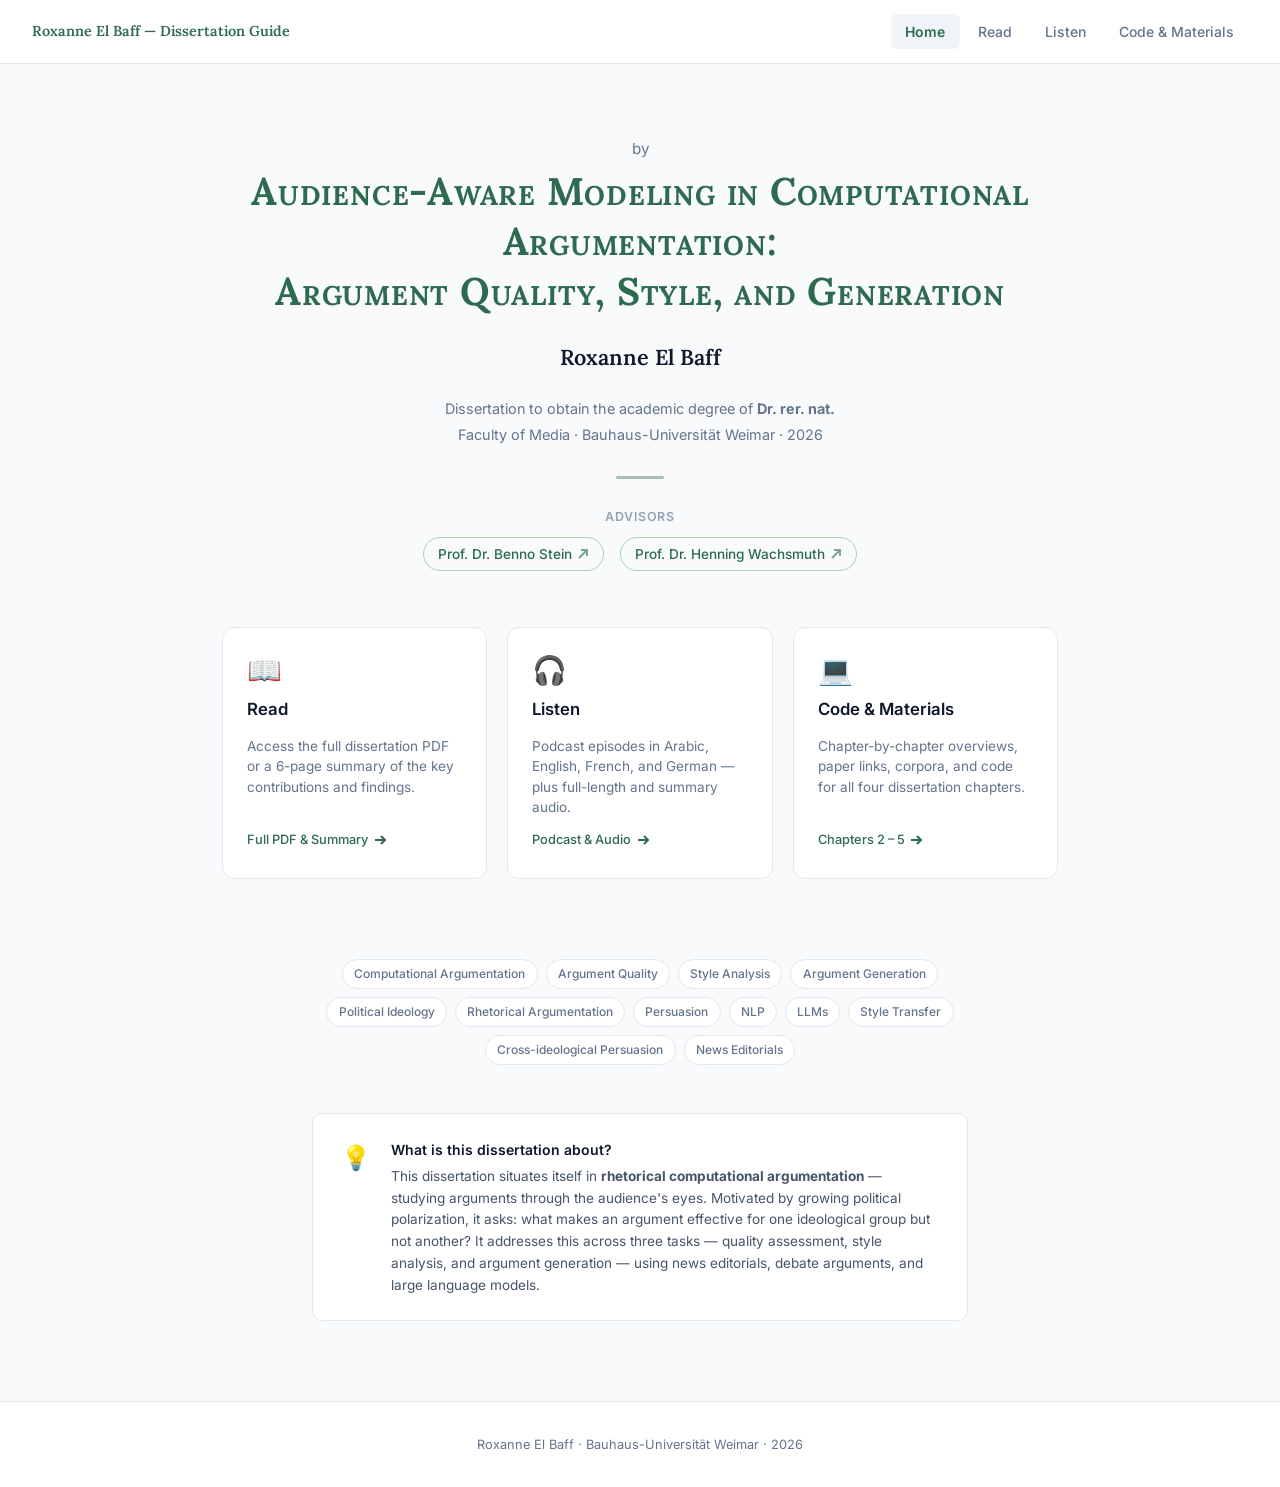
==== index.html @ 5798b59b "Initial dissertation site" ====
<!DOCTYPE html>
<html lang="en">
<head>
  <meta charset="UTF-8" />
  <meta name="viewport" content="width=device-width, initial-scale=1.0" />
  <title>Audience-Aware Modeling in Computational Argumentation</title>
  <meta name="description" content="Dissertation guide for Audience-Aware Modeling in Computational Argumentation: Argument Quality, Style, and Generation — Roxanne El Baff, Bauhaus-Universität Weimar, 2026." />
  <link rel="stylesheet" href="css/styles.css" />
</head>
<body>

  <!-- ── Nav ── -->
  <nav class="site-nav">
    <a class="nav-brand" href="index.html">Roxanne El Baff — Dissertation Guide</a>
    <div class="nav-links">
      <a class="nav-link active" href="index.html">Home</a>
      <a class="nav-link" href="read.html">Read</a>
      <a class="nav-link" href="listen.html">Listen</a>
      <a class="nav-link" href="materials/index.html">Code &amp; Materials</a>
    </div>
  </nav>

  <!-- ── Hero ── -->
  <section class="hero">
    <p class="hero-by">by</p>
    <h1 class="hero-title">
      Audience-Aware Modeling in Computational Argumentation:<br>
      Argument Quality, Style, and Generation
    </h1>
    <p class="hero-author">Roxanne El Baff</p>
    <p class="hero-meta">
      Dissertation to obtain the academic degree of <strong>Dr. rer. nat.</strong><br>
      Faculty of Media · Bauhaus-Universität Weimar · 2026
    </p>

    <div class="hero-divider"></div>

    <p style="font-size:0.78rem;color:#94a3b8;margin-bottom:0.6rem;letter-spacing:0.06em;text-transform:uppercase;font-weight:600;">Advisors</p>
    <div class="hero-advisors">
      <a class="advisor-link" href="https://scholar.google.com/citations?user=GCAVWqgAAAAJ&hl=en" target="_blank" rel="noopener">
        Prof. Dr. Benno Stein
        <svg viewBox="0 0 12 12" fill="none" stroke="currentColor" stroke-width="2"><path d="M2 10L10 2M4 2h6v6"/></svg>
      </a>
      <a class="advisor-link" href="https://scholar.google.com/citations?user=kPps-H8AAAAJ&hl=en" target="_blank" rel="noopener">
        Prof. Dr. Henning Wachsmuth
        <svg viewBox="0 0 12 12" fill="none" stroke="currentColor" stroke-width="2"><path d="M2 10L10 2M4 2h6v6"/></svg>
      </a>
    </div>
  </section>

  <!-- ── Entry cards ── -->
  <div class="entry-cards">
    <a class="entry-card" href="read.html">
      <div class="entry-card-icon">📖</div>
      <div class="entry-card-title">Read</div>
      <div class="entry-card-desc">Access the full dissertation PDF or a 6-page summary of the key contributions and findings.</div>
      <div class="entry-card-arrow">
        Full PDF &amp; Summary
        <svg width="14" height="14" viewBox="0 0 14 14" fill="none" stroke="currentColor" stroke-width="2"><path d="M2 7h10M8 3l4 4-4 4"/></svg>
      </div>
    </a>

    <a class="entry-card" href="listen.html">
      <div class="entry-card-icon">🎧</div>
      <div class="entry-card-title">Listen</div>
      <div class="entry-card-desc">Podcast episodes in Arabic, English, French, and German — plus full-length and summary audio.</div>
      <div class="entry-card-arrow">
        Podcast &amp; Audio
        <svg width="14" height="14" viewBox="0 0 14 14" fill="none" stroke="currentColor" stroke-width="2"><path d="M2 7h10M8 3l4 4-4 4"/></svg>
      </div>
    </a>

    <a class="entry-card" href="materials/index.html">
      <div class="entry-card-icon">💻</div>
      <div class="entry-card-title">Code &amp; Materials</div>
      <div class="entry-card-desc">Chapter-by-chapter overviews, paper links, corpora, and code for all four dissertation chapters.</div>
      <div class="entry-card-arrow">
        Chapters 2 – 5
        <svg width="14" height="14" viewBox="0 0 14 14" fill="none" stroke="currentColor" stroke-width="2"><path d="M2 7h10M8 3l4 4-4 4"/></svg>
      </div>
    </a>
  </div>

  <!-- ── Tag cloud ── -->
  <div class="tag-cloud">
    <span class="tag">Computational Argumentation</span>
    <span class="tag">Argument Quality</span>
    <span class="tag">Style Analysis</span>
    <span class="tag">Argument Generation</span>
    <span class="tag">Political Ideology</span>
    <span class="tag">Rhetorical Argumentation</span>
    <span class="tag">Persuasion</span>
    <span class="tag">NLP</span>
    <span class="tag">LLMs</span>
    <span class="tag">Style Transfer</span>
    <span class="tag">Cross-ideological Persuasion</span>
    <span class="tag">News Editorials</span>
  </div>

  <!-- ── About strip ── -->
  <div style="max-width:720px;margin:0 auto 5rem;padding:0 2rem;">
    <div style="background:#fff;border:1px solid #e2e8f0;border-radius:10px;padding:1.5rem 1.75rem;display:flex;gap:1.25rem;align-items:flex-start;">
      <div style="font-size:1.5rem;flex-shrink:0;">💡</div>
      <div>
        <p style="font-size:0.875rem;font-weight:600;color:#0f172a;margin-bottom:0.3rem;">What is this dissertation about?</p>
        <p style="font-size:0.85rem;color:#475569;line-height:1.6;">
          This dissertation situates itself in <strong>rhetorical computational argumentation</strong> — studying arguments
          through the audience's eyes. Motivated by growing political polarization, it asks: what makes an argument
          effective for one ideological group but not another? It addresses this across three tasks — quality assessment,
          style analysis, and argument generation — using news editorials, debate arguments, and large language models.
        </p>
      </div>
    </div>
  </div>

  <footer class="site-footer">
    Roxanne El Baff · Bauhaus-Universität Weimar · 2026
  </footer>

  <script src="js/main.js"></script>
</body>
</html>
---- css/styles.css ----
@import url('https://fonts.googleapis.com/css2?family=Lora:ital,wght@0,400;0,600;0,700;1,400&family=Inter:wght@300;400;500;600;700&display=swap');

/* ── Design tokens ─────────────────────────────────── */
:root {
  --color-bg:          #f8fafc;
  --color-surface:     #ffffff;
  --color-border:      #e2e8f0;
  --color-text:        #0f172a;
  --color-muted:       #64748b;
  --color-nav-bg:      #ffffff;

  /* Chapter / task colours */
  --ch2:   #475569;   /* slate  — pipeline / background */
  --ch3:   #00897b;   /* mediterranean teal — assessment */
  --ch4:   #7b2d42;   /* phoenician wine    — analysis */
  --ch5a:  #8b6914;   /* beirut stone       — generation pre-llm */
  --ch5b:  #6d5210;   /* beirut stone dark  — generation llm */

  --sidebar-w: 272px;
  --nav-h:     64px;
}

/* ── Base ───────────────────────────────────────────── */
*, *::before, *::after { box-sizing: border-box; margin: 0; padding: 0; }

html { scroll-behavior: smooth; }

body {
  font-family: 'Inter', sans-serif;
  background: var(--color-bg);
  color: var(--color-text);
  line-height: 1.65;
  -webkit-font-smoothing: antialiased;
}

a { color: inherit; text-decoration: none; }
a:hover { text-decoration: none; }

/* ── Top nav ───────────────────────────────────────── */
.site-nav {
  position: sticky;
  top: 0;
  z-index: 50;
  height: var(--nav-h);
  background: var(--color-nav-bg);
  border-bottom: 1px solid var(--color-border);
  display: flex;
  align-items: center;
  padding: 0 2rem;
  gap: 2rem;
}

.nav-brand {
  font-family: 'Lora', serif;
  font-size: 0.9rem;
  font-weight: 600;
  color: #2d6a4f;
  white-space: nowrap;
  overflow: hidden;
  text-overflow: ellipsis;
  flex: 1;
}

.nav-links {
  display: flex;
  gap: 0.25rem;
  flex-shrink: 0;
}

.nav-link {
  padding: 0.4rem 0.9rem;
  border-radius: 6px;
  font-size: 0.875rem;
  font-weight: 500;
  color: var(--color-muted);
  transition: color 0.15s, background 0.15s;
}
.nav-link:hover, .nav-link.active {
  color: var(--color-text);
  background: #f1f5f9;
}
.nav-link.active { color: #2d6a4f; font-weight: 600; }

.nav-hamburger {
  display: none;
  background: none;
  border: none;
  cursor: pointer;
  padding: 0.4rem;
  color: var(--color-muted);
}

/* ── Hero ──────────────────────────────────────────── */
.hero {
  text-align: center;
  padding: 4.5rem 2rem 3.5rem;
  max-width: 860px;
  margin: 0 auto;
}

.hero-title {
  font-family: 'Lora', serif;
  font-size: clamp(1.6rem, 4vw, 2.4rem);
  font-weight: 700;
  color: #2d6a4f;
  font-variant: small-caps;
  letter-spacing: 0.02em;
  line-height: 1.3;
  margin-bottom: 1.5rem;
}

.hero-by {
  font-size: 0.95rem;
  color: var(--color-muted);
  margin-bottom: 0.35rem;
}

.hero-author {
  font-family: 'Lora', serif;
  font-size: 1.35rem;
  font-weight: 600;
  color: var(--color-text);
  margin-bottom: 1.25rem;
}

.hero-meta {
  font-size: 0.9rem;
  color: var(--color-muted);
  line-height: 1.8;
}

.hero-divider {
  width: 48px;
  height: 3px;
  background: #2d6a4f;
  margin: 1.75rem auto;
  border-radius: 2px;
  opacity: 0.4;
}

.hero-advisors {
  display: flex;
  justify-content: center;
  gap: 1rem;
  flex-wrap: wrap;
  margin-top: 0.5rem;
}

.advisor-link {
  display: inline-flex;
  align-items: center;
  gap: 0.35rem;
  font-size: 0.85rem;
  font-weight: 500;
  color: #2d6a4f;
  border: 1px solid #a8d5b5;
  border-radius: 20px;
  padding: 0.3rem 0.85rem;
  transition: background 0.15s, border-color 0.15s;
}
.advisor-link:hover { background: #edf7f1; border-color: #2d6a4f; }
.advisor-link svg { width: 12px; height: 12px; opacity: 0.6; }

/* ── Tag cloud ─────────────────────────────────────── */
.tag-cloud {
  display: flex;
  flex-wrap: wrap;
  justify-content: center;
  gap: 0.5rem;
  max-width: 720px;
  margin: 0 auto 3rem;
  padding: 0 1rem;
}

.tag {
  font-size: 0.75rem;
  font-weight: 500;
  padding: 0.25rem 0.7rem;
  border-radius: 20px;
  border: 1px solid var(--color-border);
  color: var(--color-muted);
  background: var(--color-surface);
  transition: border-color 0.15s, color 0.15s;
}
.tag:hover { border-color: #94a3b8; color: var(--color-text); }

/* ── Entry cards (landing) ─────────────────────────── */
.entry-cards {
  display: grid;
  grid-template-columns: repeat(3, 1fr);
  gap: 1.25rem;
  max-width: 900px;
  margin: 0 auto 5rem;
  padding: 0 2rem;
}

.entry-card {
  background: var(--color-surface);
  border: 1px solid var(--color-border);
  border-radius: 12px;
  padding: 1.75rem 1.5rem;
  display: flex;
  flex-direction: column;
  gap: 0.75rem;
  transition: box-shadow 0.2s, border-color 0.2s, transform 0.2s;
  cursor: pointer;
}
.entry-card:hover {
  box-shadow: 0 4px 20px rgba(0,0,0,0.08);
  border-color: #94a3b8;
  transform: translateY(-2px);
}

.entry-card-icon {
  font-size: 1.75rem;
  line-height: 1;
}

.entry-card-title {
  font-size: 1.05rem;
  font-weight: 600;
  color: var(--color-text);
}

.entry-card-desc {
  font-size: 0.85rem;
  color: var(--color-muted);
  line-height: 1.5;
  flex: 1;
}

.entry-card-arrow {
  font-size: 0.8rem;
  font-weight: 500;
  color: #2d6a4f;
  display: flex;
  align-items: center;
  gap: 0.3rem;
}

/* ── Materials layout ──────────────────────────────── */
.materials-layout {
  display: grid;
  grid-template-columns: var(--sidebar-w) 1fr;
  min-height: calc(100vh - var(--nav-h));
  align-items: start;
}

/* ── Sidebar ───────────────────────────────────────── */
.sidebar {
  position: sticky;
  top: var(--nav-h);
  height: calc(100vh - var(--nav-h));
  overflow-y: auto;
  border-right: 1px solid var(--color-border);
  background: var(--color-surface);
  padding: 1.25rem 0;
  scrollbar-width: thin;
  scrollbar-color: var(--color-border) transparent;
}

.sidebar-label {
  font-size: 0.65rem;
  font-weight: 700;
  letter-spacing: 0.1em;
  text-transform: uppercase;
  color: #94a3b8;
  padding: 0.75rem 1.25rem 0.3rem;
}

.sidebar-item {
  display: flex;
  align-items: center;
  gap: 0.5rem;
  padding: 0.45rem 1.25rem;
  font-size: 0.845rem;
  color: var(--color-muted);
  transition: color 0.15s, background 0.15s;
  border-left: 3px solid transparent;
  line-height: 1.4;
}
.sidebar-item:hover { color: var(--color-text); background: #f8fafc; }
.sidebar-item.active {
  color: var(--color-text);
  font-weight: 600;
  background: #f1f5f9;
}

/* chapter-coloured active borders */
.sidebar-item.active[data-ch="2"] { border-left-color: var(--ch2); }
.sidebar-item.active[data-ch="3"] { border-left-color: var(--ch3); }
.sidebar-item.active[data-ch="4"] { border-left-color: var(--ch4); }
.sidebar-item.active[data-ch="5"] { border-left-color: var(--ch5a); }

.sidebar-sub { padding-left: 2.25rem; font-size: 0.8rem; }
.sidebar-sub2 { padding-left: 3rem; font-size: 0.78rem; }

.sidebar-chapter-header {
  display: flex;
  align-items: center;
  gap: 0.5rem;
  padding: 0.6rem 1.25rem 0.25rem;
  font-size: 0.72rem;
  font-weight: 700;
  text-transform: uppercase;
  letter-spacing: 0.06em;
  color: var(--color-muted);
  margin-top: 0.25rem;
}

.ch-dot {
  width: 8px; height: 8px;
  border-radius: 50%;
  flex-shrink: 0;
}
.ch-dot-2 { background: var(--ch2); }
.ch-dot-3 { background: var(--ch3); }
.ch-dot-4 { background: var(--ch4); }
.ch-dot-5 { background: var(--ch5a); }

.sidebar-divider {
  height: 1px;
  background: var(--color-border);
  margin: 0.75rem 1.25rem;
}

/* ── Main content ──────────────────────────────────── */
.main-content {
  padding: 2.5rem 3rem 4rem;
  max-width: 820px;
}

/* ── Page header ───────────────────────────────────── */
.page-header {
  margin-bottom: 2.5rem;
  padding-bottom: 1.5rem;
  border-bottom: 1px solid var(--color-border);
}

.page-header-eyebrow {
  font-size: 0.75rem;
  font-weight: 600;
  letter-spacing: 0.1em;
  text-transform: uppercase;
  color: var(--color-muted);
  margin-bottom: 0.5rem;
}

.page-header-title {
  font-family: 'Lora', serif;
  font-size: 1.75rem;
  font-weight: 700;
  color: var(--color-text);
  line-height: 1.25;
  margin-bottom: 0.75rem;
}

.page-header-desc {
  font-size: 0.95rem;
  color: var(--color-muted);
  max-width: 580px;
  line-height: 1.6;
}

/* ── Badges ────────────────────────────────────────── */
.badge-row {
  display: flex;
  flex-wrap: wrap;
  gap: 0.4rem;
  margin-bottom: 1rem;
}

.badge {
  font-size: 0.72rem;
  font-weight: 600;
  padding: 0.2rem 0.6rem;
  border-radius: 4px;
  letter-spacing: 0.03em;
  border: 1px solid transparent;
}
.badge-assessment  { background: #f0fdf8; color: #00897b; border-color: #99e8d4; }
.badge-analysis    { background: #fdf2f5; color: #7b2d42; border-color: #e8a0b0; }
.badge-generation  { background: #fdf8ee; color: #8b6914; border-color: #e8d090; }
.badge-pre-llm     { background: #f3f4f6; color: #374151; border-color: #d1d5db; }
.badge-llm-era     { background: #fdf5dc; color: #5c4208; border-color: #d4b86a; }
.badge-pipeline    { background: #f1f5f9; color: #475569; border-color: #cbd5e1; }
.badge-corpus      { background: #fdf4ff; color: #a21caf; border-color: #e879f9; }
.badge-bridging    { background: #fff1f2; color: #be123c; border-color: #fda4af; }

/* ── Contribution cards ────────────────────────────── */
.contrib-card {
  background: var(--color-surface);
  border: 1px solid var(--color-border);
  border-left-width: 4px;
  border-radius: 10px;
  padding: 1.75rem 1.75rem 1.5rem;
  margin-bottom: 2rem;
}
.contrib-card-ch3 { border-left-color: var(--ch3); }
.contrib-card-ch4 { border-left-color: var(--ch4); }
.contrib-card-ch5a { border-left-color: var(--ch5a); }
.contrib-card-ch5b { border-left-color: var(--ch5b); }
.contrib-card-ch2  { border-left-color: var(--ch2); }
.contrib-card-bridging { border-left-color: #be123c; }

.contrib-card-title {
  font-family: 'Lora', serif;
  font-size: 1.15rem;
  font-weight: 700;
  color: var(--color-text);
  margin-bottom: 0.75rem;
  line-height: 1.3;
}

.contrib-card p {
  font-size: 0.9rem;
  color: #334155;
  line-height: 1.65;
  margin-bottom: 0.75rem;
}

/* ── Section heading inside cards ─────────────────── */
.section-heading {
  font-size: 0.7rem;
  font-weight: 700;
  letter-spacing: 0.1em;
  text-transform: uppercase;
  color: #94a3b8;
  margin: 1.25rem 0 0.6rem;
}

/* ── Context snapshot ──────────────────────────────── */
.context-snapshot {
  border: 1px solid var(--color-border);
  border-radius: 8px;
  overflow: hidden;
  font-size: 0.82rem;
  margin: 1.25rem 0;
}

.context-snapshot-header {
  background: #f8fafc;
  padding: 0.6rem 1rem;
  font-size: 0.7rem;
  font-weight: 700;
  letter-spacing: 0.08em;
  text-transform: uppercase;
  color: var(--color-muted);
  border-bottom: 1px solid var(--color-border);
}

.context-snapshot table {
  width: 100%;
  border-collapse: collapse;
}
.context-snapshot th {
  text-align: left;
  padding: 0.45rem 1rem;
  font-size: 0.7rem;
  font-weight: 700;
  letter-spacing: 0.06em;
  text-transform: uppercase;
  color: #94a3b8;
  background: #fafafa;
  border-bottom: 1px solid var(--color-border);
}
.context-snapshot td {
  padding: 0.4rem 1rem;
  border-bottom: 1px solid #f1f5f9;
  color: #334155;
}
.context-snapshot tr:last-child td { border-bottom: none; }
.context-snapshot .dim-label {
  font-weight: 600;
  color: var(--color-muted);
  font-size: 0.75rem;
}
.context-snapshot .dim-num {
  font-size: 0.7rem;
  color: #94a3b8;
  font-weight: 600;
  width: 1.5rem;
}
.context-snapshot-footer {
  background: #f8fafc;
  border-top: 1px solid var(--color-border);
  padding: 0.5rem 1rem;
  font-size: 0.75rem;
  color: #94a3b8;
  font-style: italic;
}

/* ── Link buttons ──────────────────────────────────── */
.link-row {
  display: flex;
  flex-wrap: wrap;
  gap: 0.5rem;
  margin-top: 1.25rem;
}

.link-btn {
  display: inline-flex;
  align-items: center;
  gap: 0.4rem;
  font-size: 0.8rem;
  font-weight: 600;
  padding: 0.4rem 0.9rem;
  border-radius: 6px;
  border: 1px solid var(--color-border);
  color: var(--color-text);
  background: var(--color-surface);
  transition: border-color 0.15s, background 0.15s, color 0.15s;
  cursor: pointer;
}
.link-btn:hover { border-color: #94a3b8; background: #f8fafc; }
.link-btn.primary { background: #2d6a4f; color: white; border-color: #2d6a4f; }
.link-btn.primary:hover { background: #2e4a6e; border-color: #2e4a6e; }
.link-btn.disabled { opacity: 0.45; pointer-events: none; }
.link-btn svg { width: 13px; height: 13px; }

/* ── Bullet list ───────────────────────────────────── */
.contrib-list {
  list-style: none;
  padding: 0;
  margin: 0.5rem 0;
}
.contrib-list li {
  display: flex;
  gap: 0.6rem;
  font-size: 0.875rem;
  color: #334155;
  line-height: 1.55;
  padding: 0.25rem 0;
}
.contrib-list li::before {
  content: '▸';
  color: #94a3b8;
  flex-shrink: 0;
  margin-top: 0.05rem;
}

/* ── Read / Listen cards ───────────────────────────── */
.doc-cards {
  display: grid;
  grid-template-columns: repeat(auto-fill, minmax(260px, 1fr));
  gap: 1.25rem;
  margin-bottom: 2.5rem;
}

.doc-card {
  background: var(--color-surface);
  border: 1px solid var(--color-border);
  border-radius: 10px;
  padding: 1.5rem;
  display: flex;
  flex-direction: column;
  gap: 0.6rem;
  transition: box-shadow 0.2s, border-color 0.2s;
}
.doc-card:hover { box-shadow: 0 2px 12px rgba(0,0,0,0.07); border-color: #94a3b8; }

.doc-card-icon { font-size: 1.5rem; }
.doc-card-title { font-size: 1rem; font-weight: 600; }
.doc-card-desc { font-size: 0.83rem; color: var(--color-muted); line-height: 1.5; flex: 1; }

/* ── Podcast tabs ──────────────────────────────────── */
.podcast-section { margin-bottom: 2.5rem; }

.podcast-tabs {
  display: flex;
  gap: 0.25rem;
  border-bottom: 2px solid var(--color-border);
  margin-bottom: 1.25rem;
}
.podcast-tab {
  padding: 0.55rem 1.1rem;
  font-size: 0.85rem;
  font-weight: 500;
  color: var(--color-muted);
  cursor: pointer;
  border-bottom: 2px solid transparent;
  margin-bottom: -2px;
  transition: color 0.15s, border-color 0.15s;
  display: flex;
  align-items: center;
  gap: 0.4rem;
}
.podcast-tab:hover { color: var(--color-text); }
.podcast-tab.active { color: #2d6a4f; border-bottom-color: #2d6a4f; font-weight: 600; }

.podcast-pane { display: none; }
.podcast-pane.active { display: block; }

.podcast-placeholder {
  background: var(--color-surface);
  border: 1px dashed #cbd5e1;
  border-radius: 10px;
  padding: 2rem;
  text-align: center;
  color: var(--color-muted);
  font-size: 0.875rem;
}
.podcast-placeholder .placeholder-icon { font-size: 2rem; margin-bottom: 0.5rem; }

/* ── Section divider ───────────────────────────────── */
.section-divider {
  height: 1px;
  background: var(--color-border);
  margin: 2rem 0;
}

/* ── Architecture diagram placeholder ─────────────── */
.arch-placeholder {
  background: var(--color-surface);
  border: 1px dashed #cbd5e1;
  border-radius: 10px;
  padding: 3rem 2rem;
  text-align: center;
  color: var(--color-muted);
  font-size: 0.875rem;
  margin: 1rem 0;
}

/* ── Footer ────────────────────────────────────────── */
.site-footer {
  border-top: 1px solid var(--color-border);
  padding: 2rem;
  text-align: center;
  font-size: 0.8rem;
  color: var(--color-muted);
  background: var(--color-surface);
}

/* ── Responsive ────────────────────────────────────── */
@media (max-width: 900px) {
  .materials-layout {
    grid-template-columns: 1fr;
  }
  .sidebar {
    position: fixed;
    left: 0; top: var(--nav-h);
    width: var(--sidebar-w);
    height: calc(100vh - var(--nav-h));
    transform: translateX(-100%);
    transition: transform 0.25s ease;
    z-index: 40;
    box-shadow: 4px 0 20px rgba(0,0,0,0.12);
  }
  .sidebar.open { transform: translateX(0); }
  .nav-hamburger { display: flex; }
  .main-content { padding: 1.75rem 1.25rem 3rem; }
}

@media (max-width: 640px) {
  .entry-cards { grid-template-columns: 1fr; }
  .hero { padding: 3rem 1.25rem 2rem; }
  .nav-brand { font-size: 0.8rem; }
}
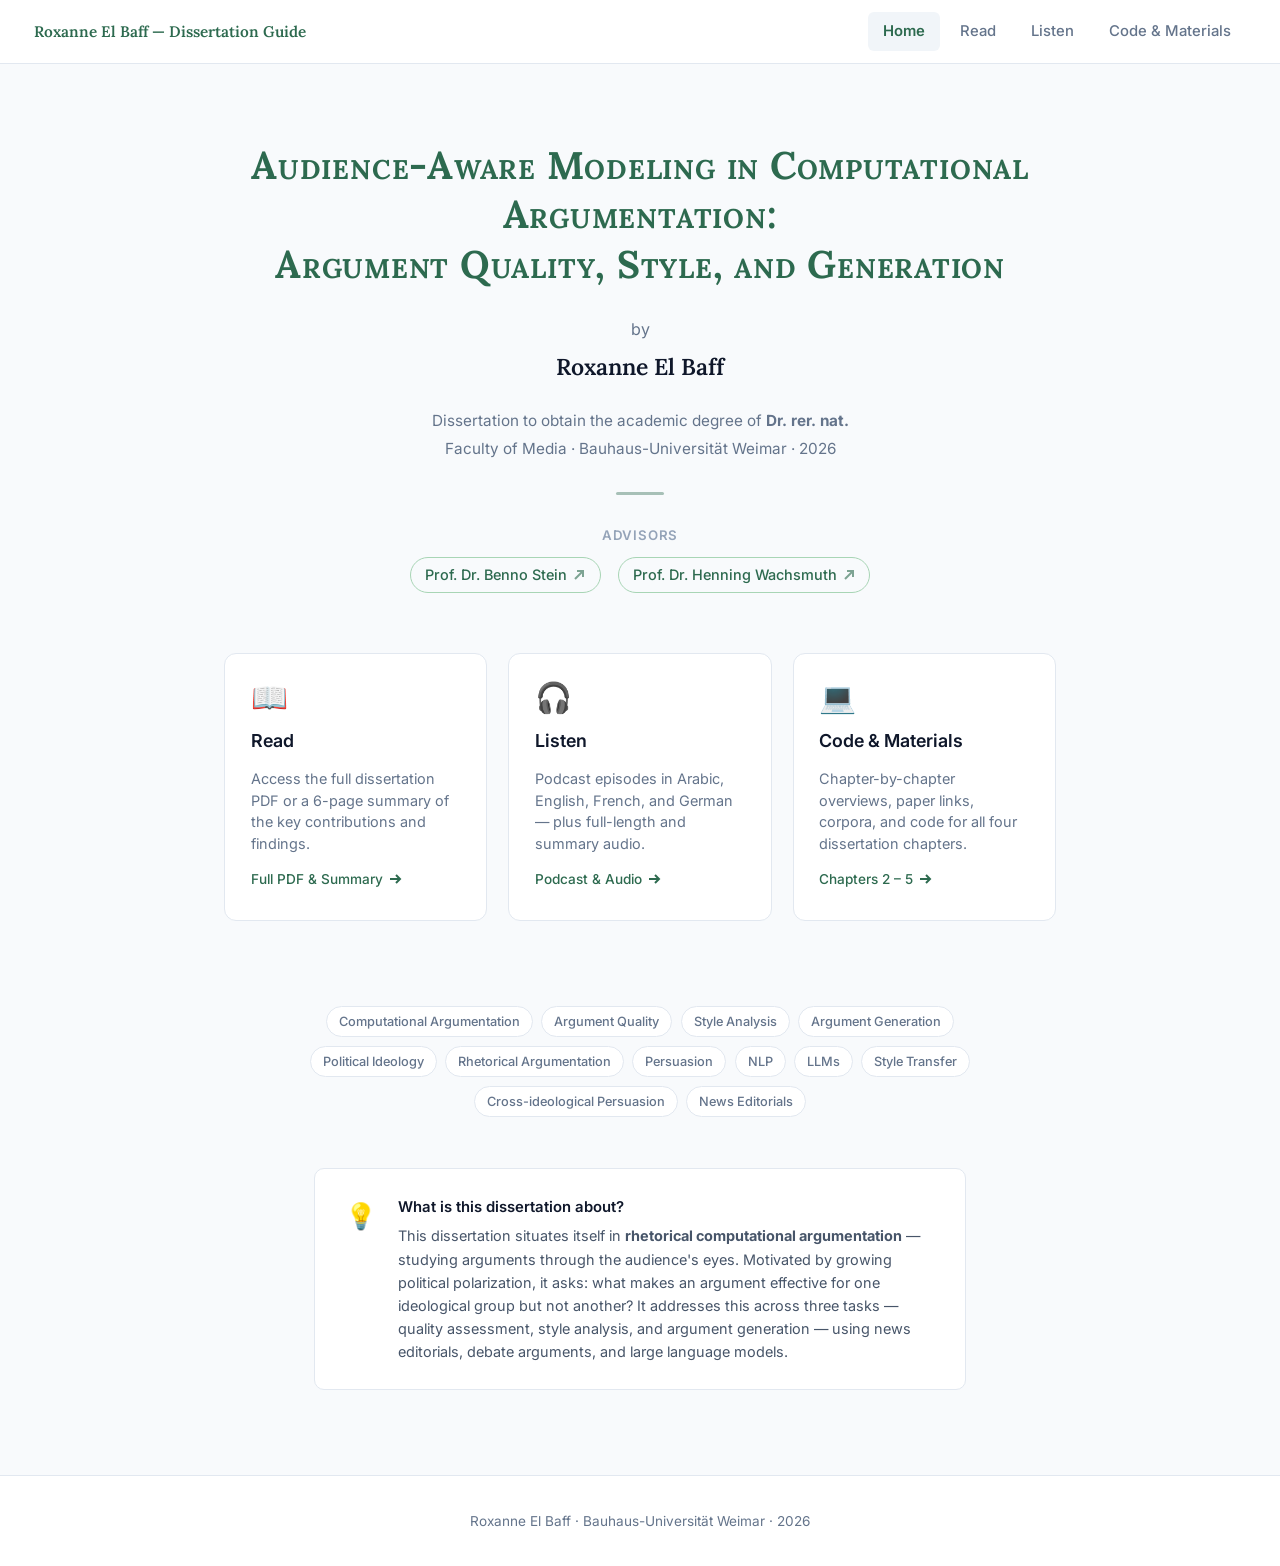
==== commit f1df7fef: "few updates" ====
--- a/index.html
+++ b/index.html
@@ -22,11 +22,11 @@
 
   <!-- ── Hero ── -->
   <section class="hero">
-    <p class="hero-by">by</p>
     <h1 class="hero-title">
       Audience-Aware Modeling in Computational Argumentation:<br>
       Argument Quality, Style, and Generation
     </h1>
+    <p class="hero-by">by</p>
     <p class="hero-author">Roxanne El Baff</p>
     <p class="hero-meta">
       Dissertation to obtain the academic degree of <strong>Dr. rer. nat.</strong><br>
--- a/css/styles.css
+++ b/css/styles.css
@@ -23,7 +23,7 @@
 /* ── Base ───────────────────────────────────────────── */
 *, *::before, *::after { box-sizing: border-box; margin: 0; padding: 0; }
 
-html { scroll-behavior: smooth; }
+html { scroll-behavior: smooth; font-size: 17px; }
 
 body {
   font-family: 'Inter', sans-serif;
@@ -100,7 +100,7 @@
 
 .hero-title {
   font-family: 'Lora', serif;
-  font-size: clamp(1.6rem, 4vw, 2.4rem);
+  font-size: clamp(25.6px, 4vw, 38.4px);
   font-weight: 700;
   color: #2d6a4f;
   font-variant: small-caps;
@@ -578,8 +578,11 @@
   font-weight: 500;
   color: var(--color-muted);
   cursor: pointer;
+  border: none;
   border-bottom: 2px solid transparent;
   margin-bottom: -2px;
+  background: none;
+  font-family: inherit;
   transition: color 0.15s, border-color 0.15s;
   display: flex;
   align-items: center;
@@ -591,16 +594,19 @@
 .podcast-pane { display: none; }
 .podcast-pane.active { display: block; }
 
-.podcast-placeholder {
-  background: var(--color-surface);
-  border: 1px dashed #cbd5e1;
+.podcast-card {
+  background: var(--color-surface);
+  border: 1px solid var(--color-border);
   border-radius: 10px;
-  padding: 2rem;
-  text-align: center;
-  color: var(--color-muted);
-  font-size: 0.875rem;
-}
-.podcast-placeholder .placeholder-icon { font-size: 2rem; margin-bottom: 0.5rem; }
+  padding: 1.25rem 1.5rem;
+  display: flex;
+  align-items: center;
+  gap: 1rem;
+}
+.podcast-card-left { font-size: 1.75rem; flex-shrink: 0; }
+.podcast-card-body { flex: 1; }
+.podcast-card-title { font-size: 0.95rem; font-weight: 600; color: var(--color-text); margin-bottom: 0.2rem; }
+.podcast-card-meta  { font-size: 0.8rem; color: var(--color-muted); }
 
 /* ── Section divider ───────────────────────────────── */
 .section-divider {
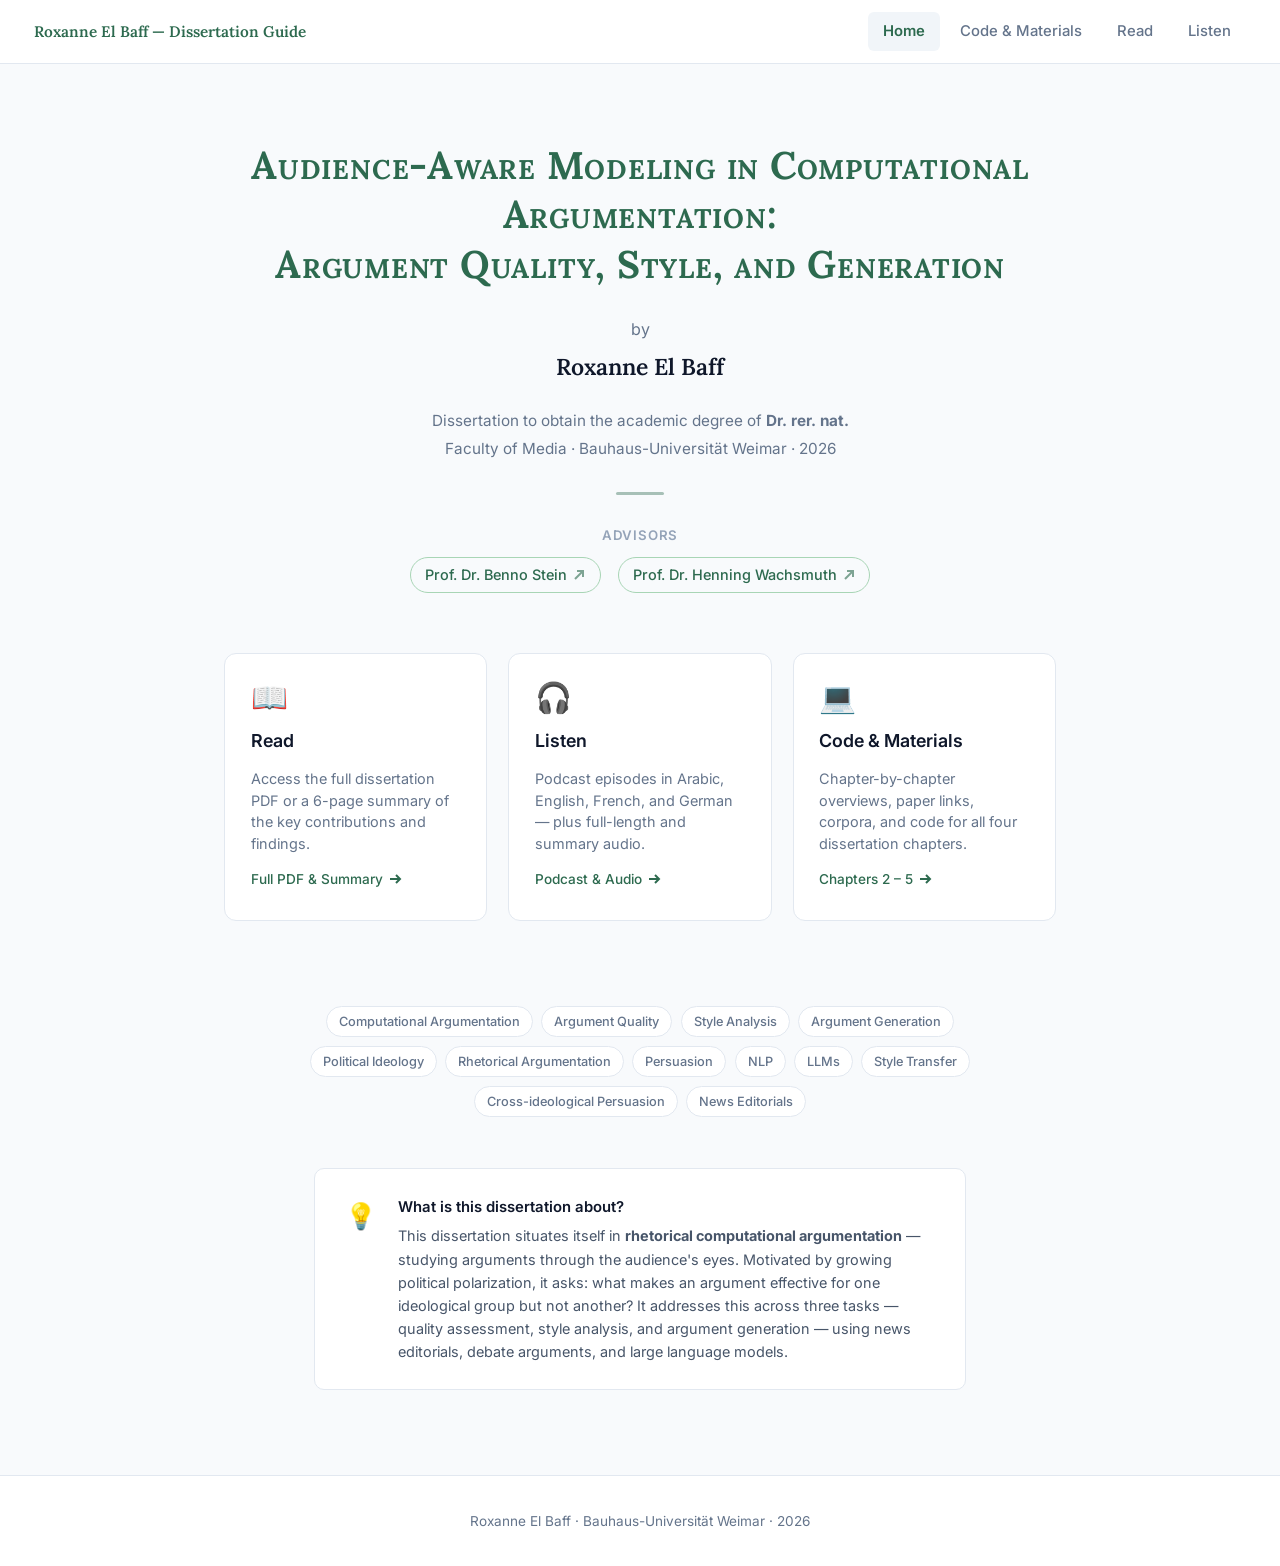
==== commit 16ca9a19: "added resources" ====
--- a/index.html
+++ b/index.html
@@ -13,10 +13,12 @@
   <nav class="site-nav">
     <a class="nav-brand" href="index.html">Roxanne El Baff — Dissertation Guide</a>
     <div class="nav-links">
+
       <a class="nav-link active" href="index.html">Home</a>
+            <a class="nav-link" href="materials/index.html">Code &amp; Materials</a>
+
       <a class="nav-link" href="read.html">Read</a>
       <a class="nav-link" href="listen.html">Listen</a>
-      <a class="nav-link" href="materials/index.html">Code &amp; Materials</a>
     </div>
   </nav>
 
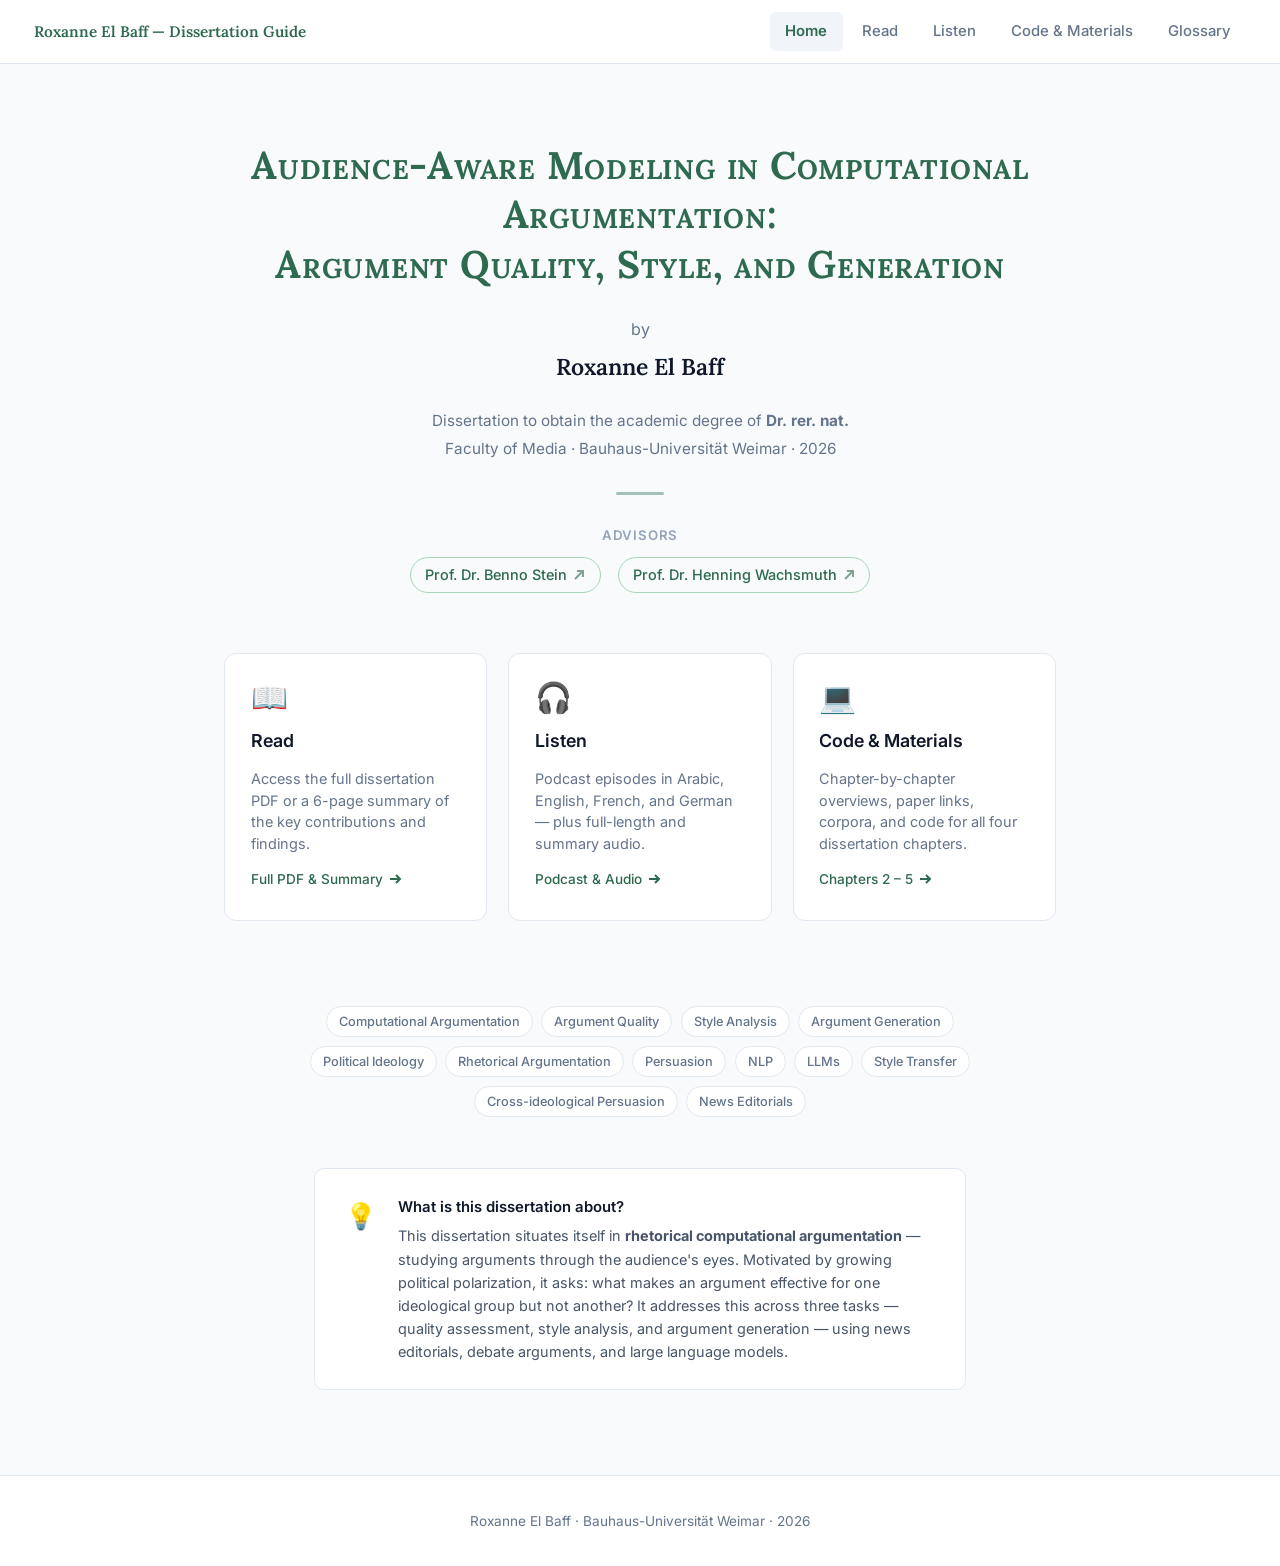
==== commit 138f734a: "Glosary, nav..." ====
--- a/index.html
+++ b/index.html
@@ -10,17 +10,7 @@
 <body>
 
   <!-- ── Nav ── -->
-  <nav class="site-nav">
-    <a class="nav-brand" href="index.html">Roxanne El Baff — Dissertation Guide</a>
-    <div class="nav-links">
-
-      <a class="nav-link active" href="index.html">Home</a>
-            <a class="nav-link" href="materials/index.html">Code &amp; Materials</a>
-
-      <a class="nav-link" href="read.html">Read</a>
-      <a class="nav-link" href="listen.html">Listen</a>
-    </div>
-  </nav>
+  <nav id="site-nav"></nav>
 
   <!-- ── Hero ── -->
   <section class="hero">
@@ -119,6 +109,7 @@
     Roxanne El Baff · Bauhaus-Universität Weimar · 2026
   </footer>
 
+  <script src="js/nav.js"></script>
   <script src="js/main.js"></script>
 </body>
 </html>
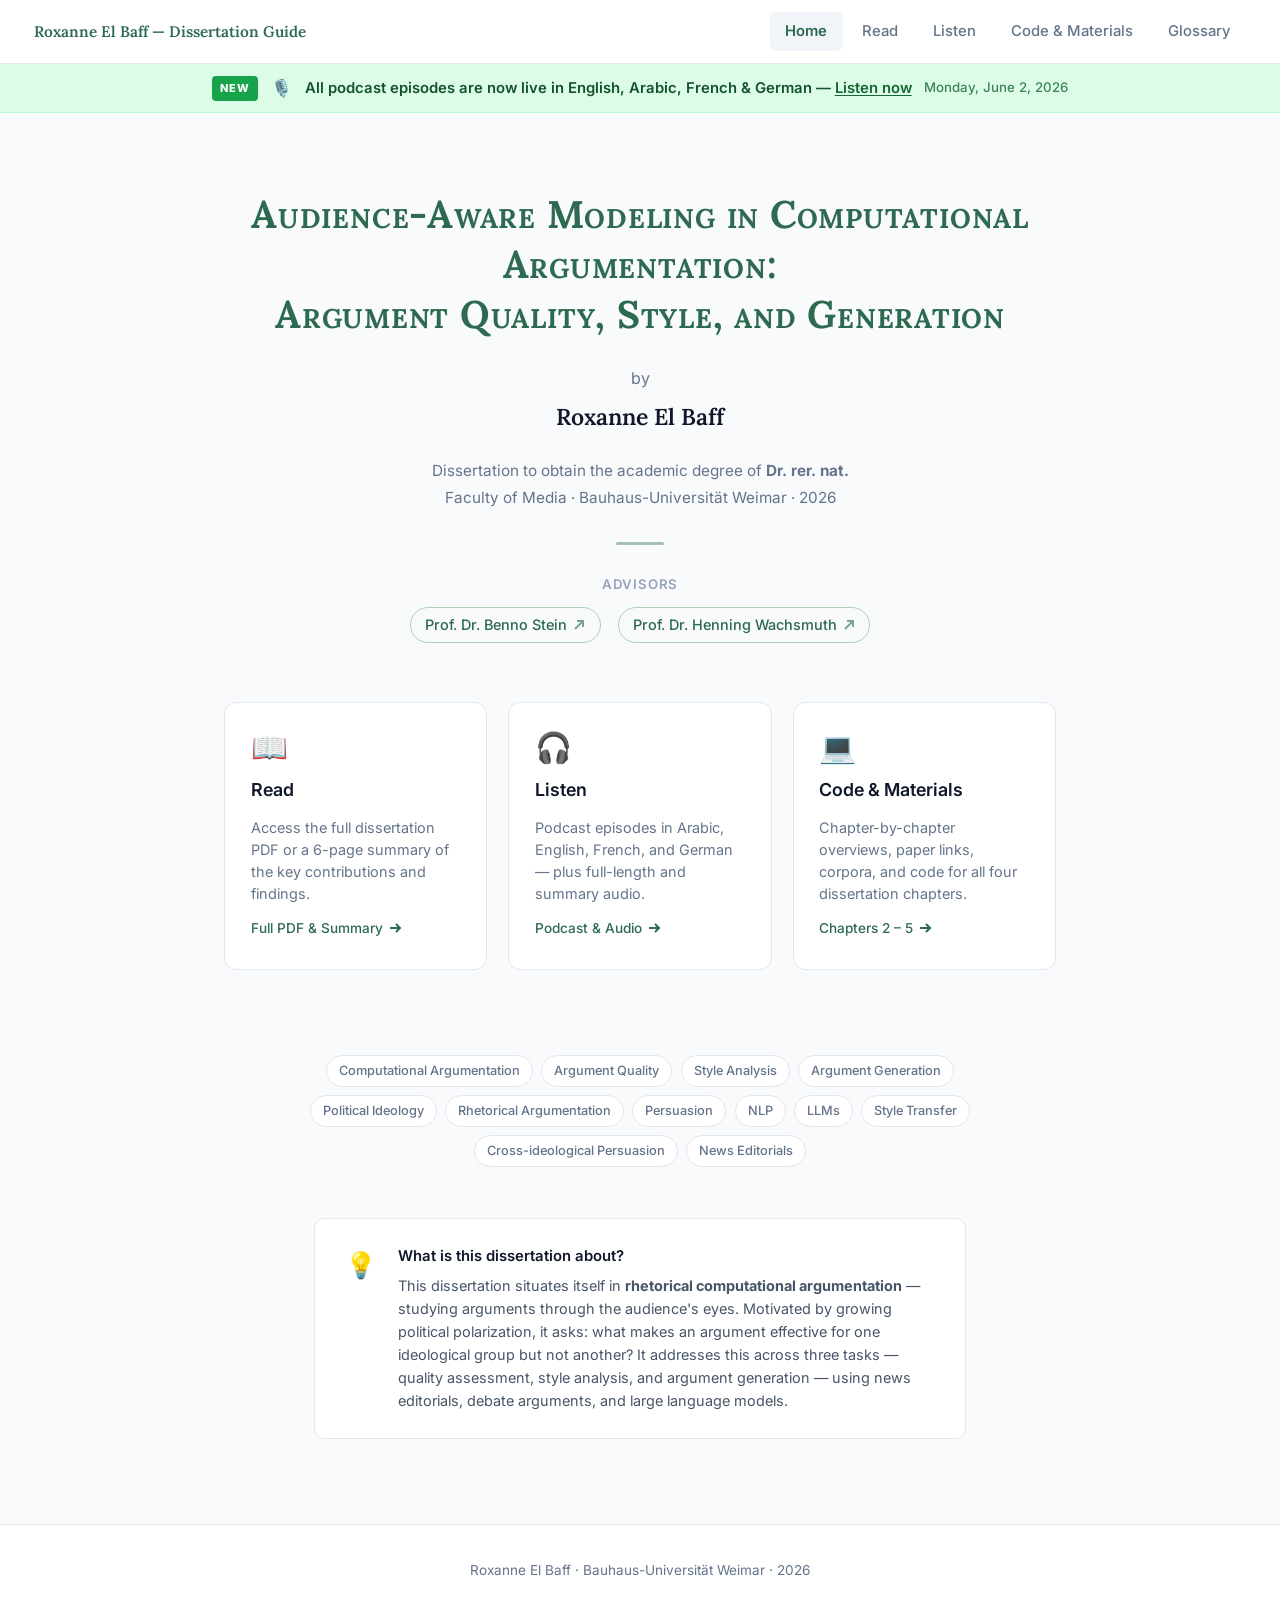
==== commit 03c3b406: "podcasts finalized" ====
--- a/index.html
+++ b/index.html
@@ -11,6 +11,17 @@
 
   <!-- ── Nav ── -->
   <nav id="site-nav"></nav>
+
+  <!-- ── Announcement banner ── -->
+  <div style="background:#dcfce7;border-bottom:1px solid #bbf7d0;padding:0.6rem 2rem;text-align:center;display:flex;align-items:center;justify-content:center;gap:0.75rem;flex-wrap:wrap;">
+    <span style="background:#16a34a;color:#fff;font-size:0.65rem;font-weight:800;letter-spacing:0.08em;padding:0.2rem 0.5rem;border-radius:4px;text-transform:uppercase;">New</span>
+    <span style="font-size:1rem;">🎙️</span>
+    <p style="font-size:0.875rem;font-weight:600;color:#14532d;margin:0;">
+      All podcast episodes are now live in English, Arabic, French &amp; German —
+      <a href="listen.html" style="color:#166534;text-decoration:underline;text-underline-offset:2px;">Listen now</a>
+    </p>
+    <span style="font-size:0.78rem;color:#166534;font-weight:500;opacity:0.8;">Monday, June 2, 2026</span>
+  </div>
 
   <!-- ── Hero ── -->
   <section class="hero">
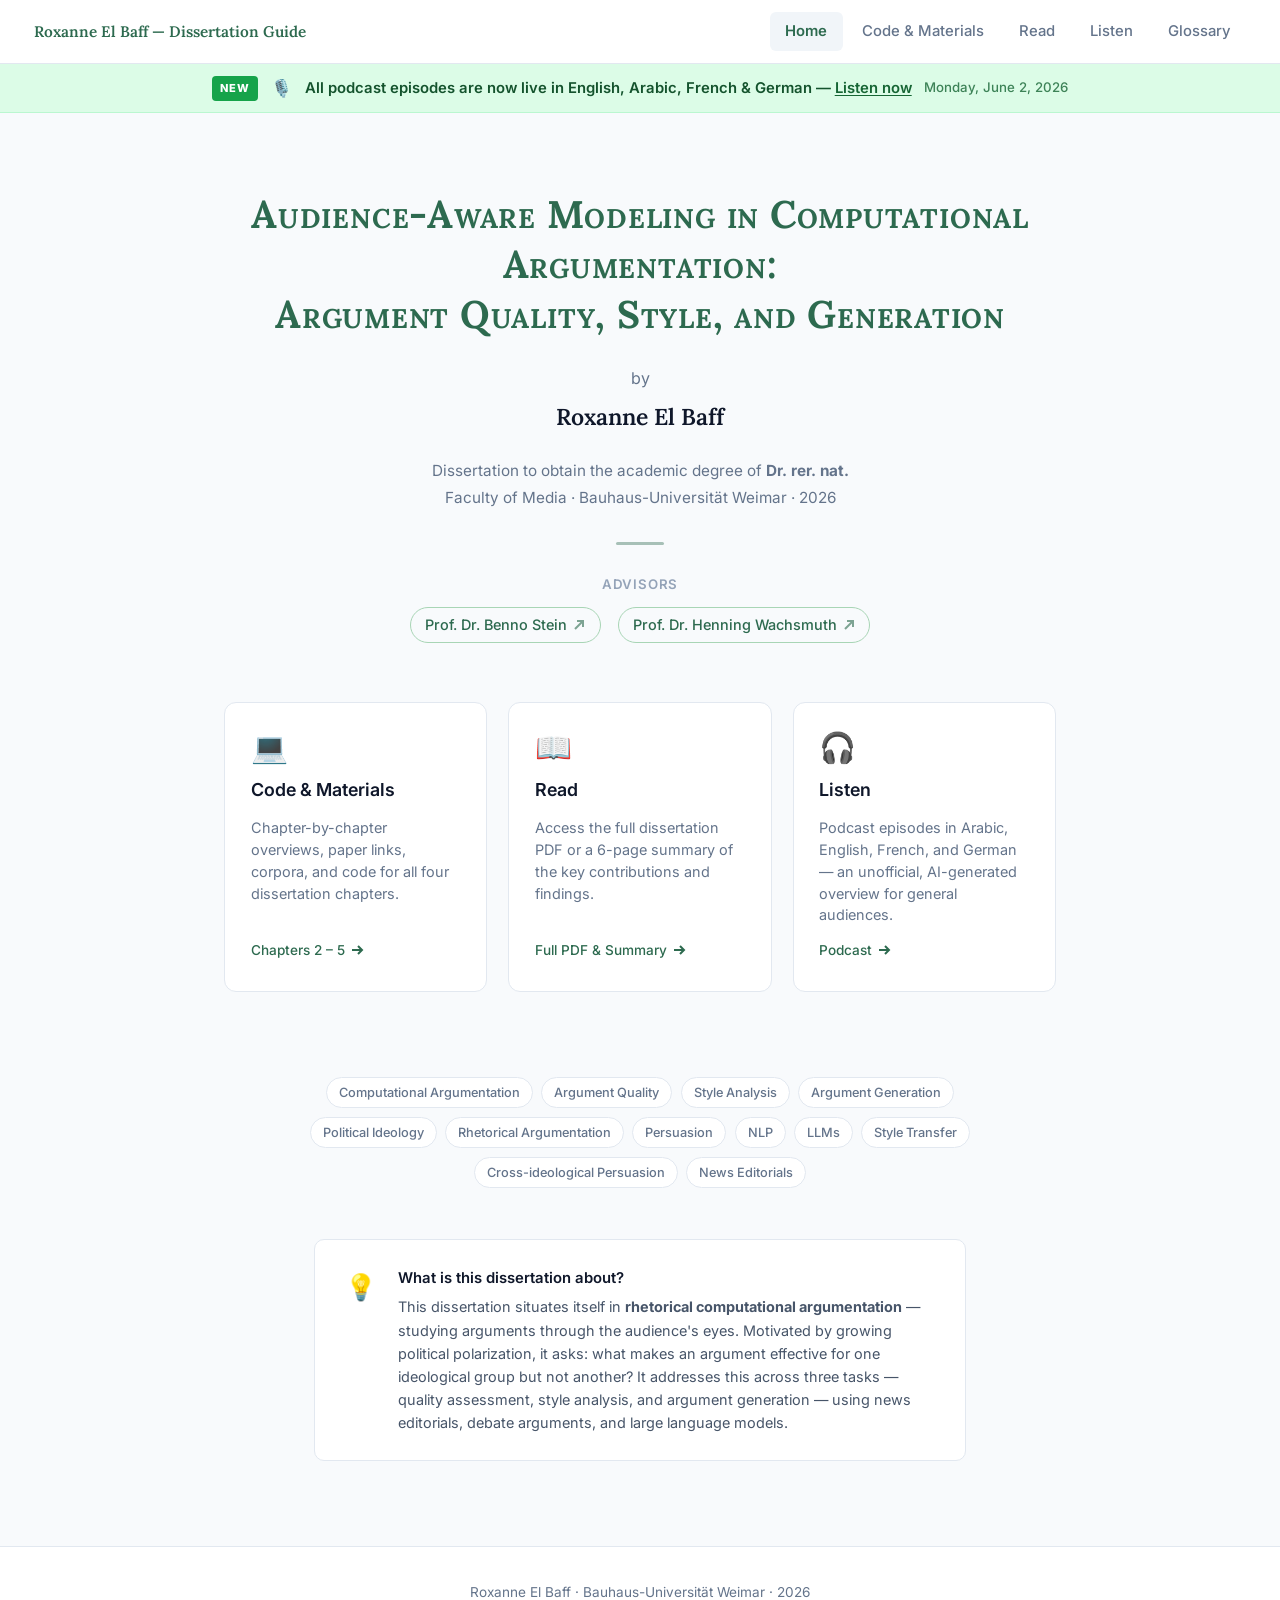
==== commit 7d328fbd: "simplified chapters and added read options" ====
--- a/index.html
+++ b/index.html
@@ -53,6 +53,16 @@
 
   <!-- ── Entry cards ── -->
   <div class="entry-cards">
+        <a class="entry-card" href="materials/index.html">
+      <div class="entry-card-icon">💻</div>
+      <div class="entry-card-title">Code &amp; Materials</div>
+      <div class="entry-card-desc">Chapter-by-chapter overviews, paper links, corpora, and code for all four dissertation chapters.</div>
+      <div class="entry-card-arrow">
+        Chapters 2 – 5
+        <svg width="14" height="14" viewBox="0 0 14 14" fill="none" stroke="currentColor" stroke-width="2"><path d="M2 7h10M8 3l4 4-4 4"/></svg>
+      </div>
+    </a>
+    
     <a class="entry-card" href="read.html">
       <div class="entry-card-icon">📖</div>
       <div class="entry-card-title">Read</div>
@@ -66,22 +76,14 @@
     <a class="entry-card" href="listen.html">
       <div class="entry-card-icon">🎧</div>
       <div class="entry-card-title">Listen</div>
-      <div class="entry-card-desc">Podcast episodes in Arabic, English, French, and German — plus full-length and summary audio.</div>
+      <div class="entry-card-desc">Podcast episodes in Arabic, English, French, and German — an unofficial, AI-generated overview for general audiences.</div>
       <div class="entry-card-arrow">
-        Podcast &amp; Audio
+        Podcast
         <svg width="14" height="14" viewBox="0 0 14 14" fill="none" stroke="currentColor" stroke-width="2"><path d="M2 7h10M8 3l4 4-4 4"/></svg>
       </div>
     </a>
 
-    <a class="entry-card" href="materials/index.html">
-      <div class="entry-card-icon">💻</div>
-      <div class="entry-card-title">Code &amp; Materials</div>
-      <div class="entry-card-desc">Chapter-by-chapter overviews, paper links, corpora, and code for all four dissertation chapters.</div>
-      <div class="entry-card-arrow">
-        Chapters 2 – 5
-        <svg width="14" height="14" viewBox="0 0 14 14" fill="none" stroke="currentColor" stroke-width="2"><path d="M2 7h10M8 3l4 4-4 4"/></svg>
-      </div>
-    </a>
+
   </div>
 
   <!-- ── Tag cloud ── -->
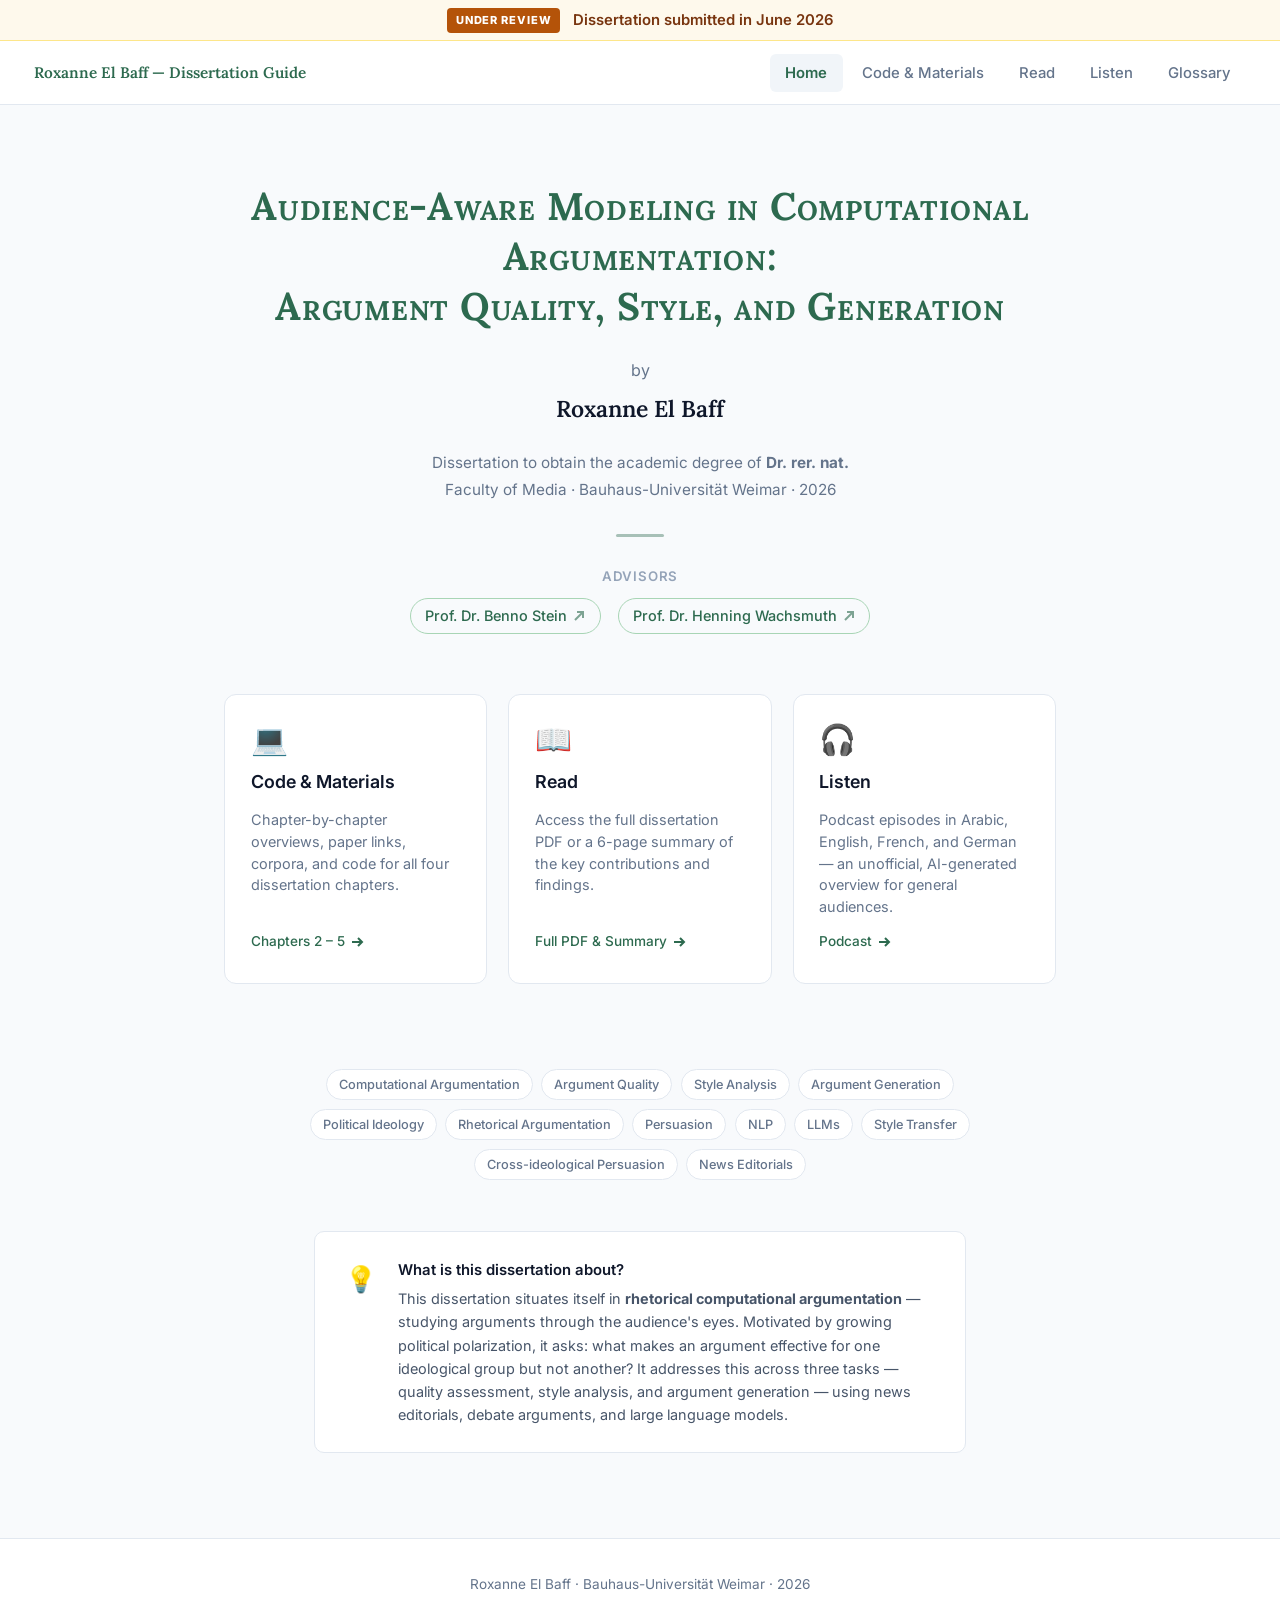
==== commit fcd69642: "added under review" ====
--- a/index.html
+++ b/index.html
@@ -11,17 +11,6 @@
 
   <!-- ── Nav ── -->
   <nav id="site-nav"></nav>
-
-  <!-- ── Announcement banner ── -->
-  <div style="background:#dcfce7;border-bottom:1px solid #bbf7d0;padding:0.6rem 2rem;text-align:center;display:flex;align-items:center;justify-content:center;gap:0.75rem;flex-wrap:wrap;">
-    <span style="background:#16a34a;color:#fff;font-size:0.65rem;font-weight:800;letter-spacing:0.08em;padding:0.2rem 0.5rem;border-radius:4px;text-transform:uppercase;">New</span>
-    <span style="font-size:1rem;">🎙️</span>
-    <p style="font-size:0.875rem;font-weight:600;color:#14532d;margin:0;">
-      All podcast episodes are now live in English, Arabic, French &amp; German —
-      <a href="listen.html" style="color:#166534;text-decoration:underline;text-underline-offset:2px;">Listen now</a>
-    </p>
-    <span style="font-size:0.78rem;color:#166534;font-weight:500;opacity:0.8;">Monday, June 2, 2026</span>
-  </div>
 
   <!-- ── Hero ── -->
   <section class="hero">
